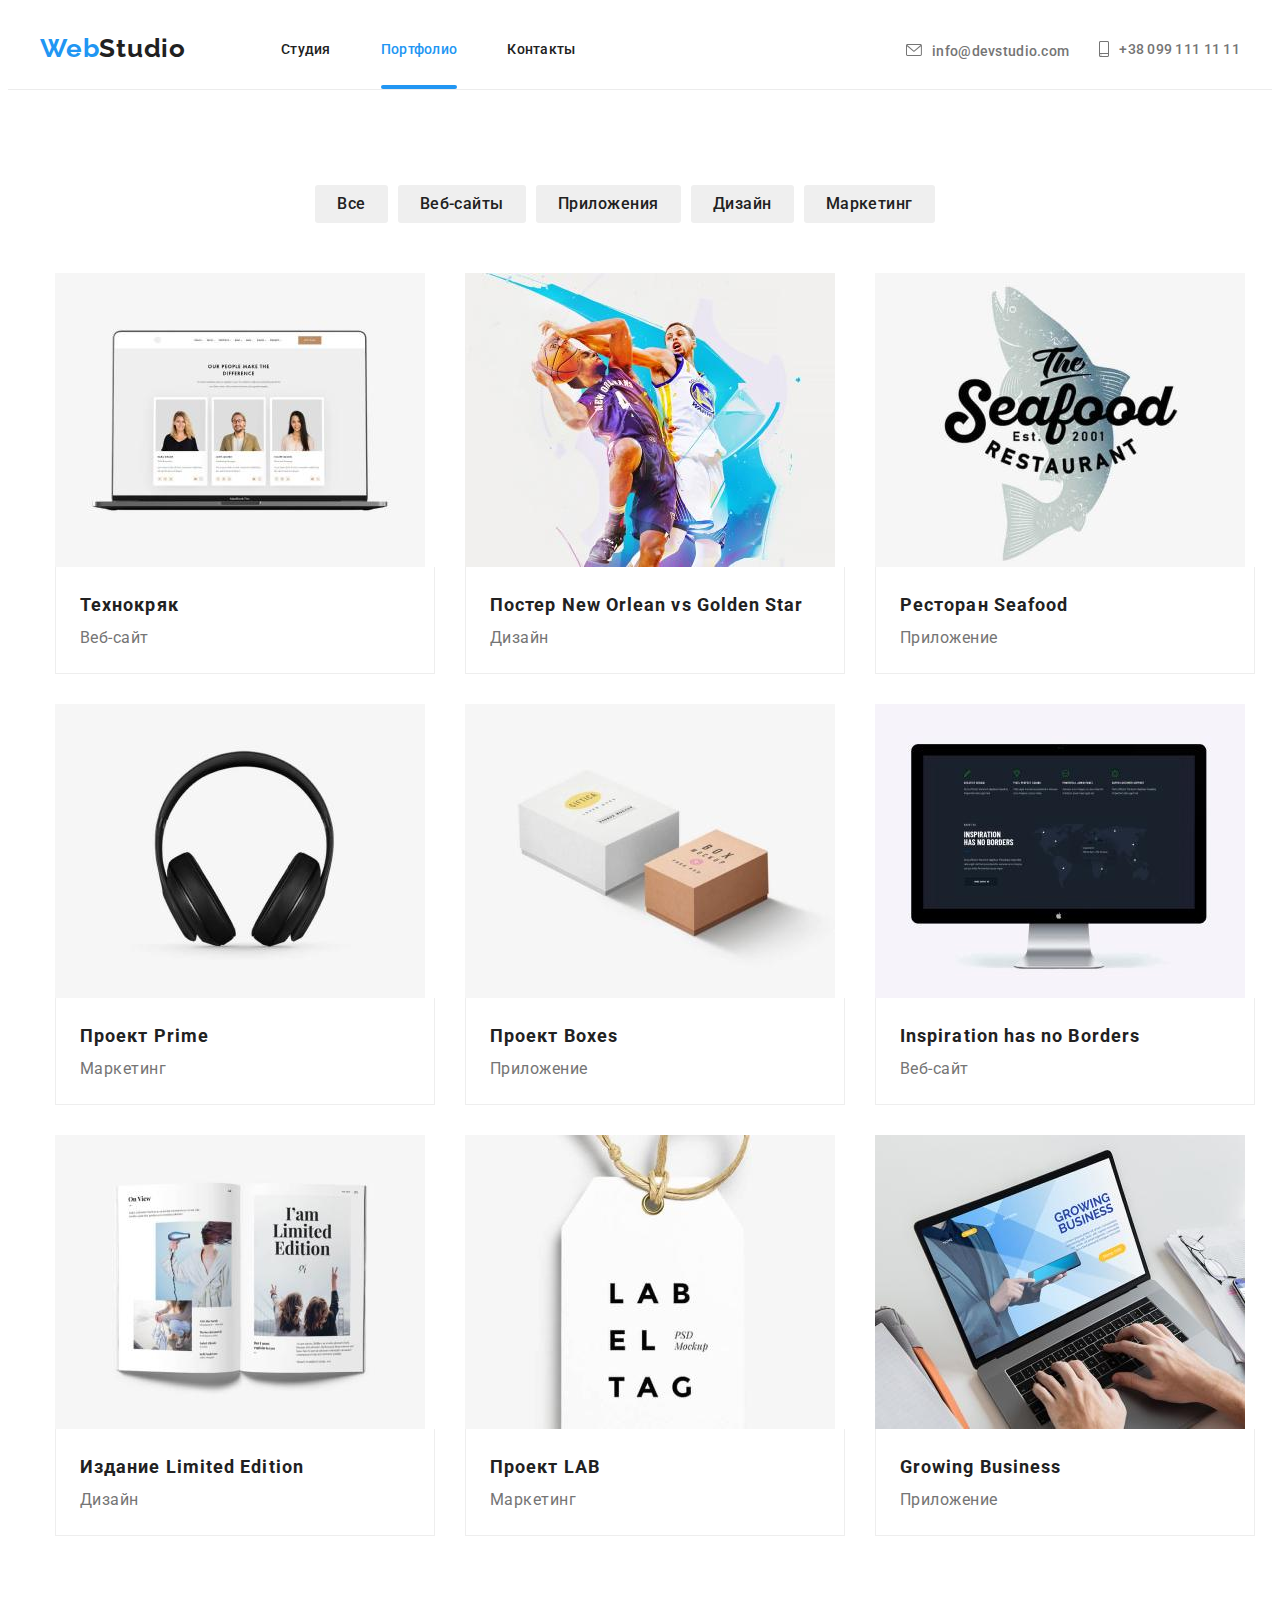
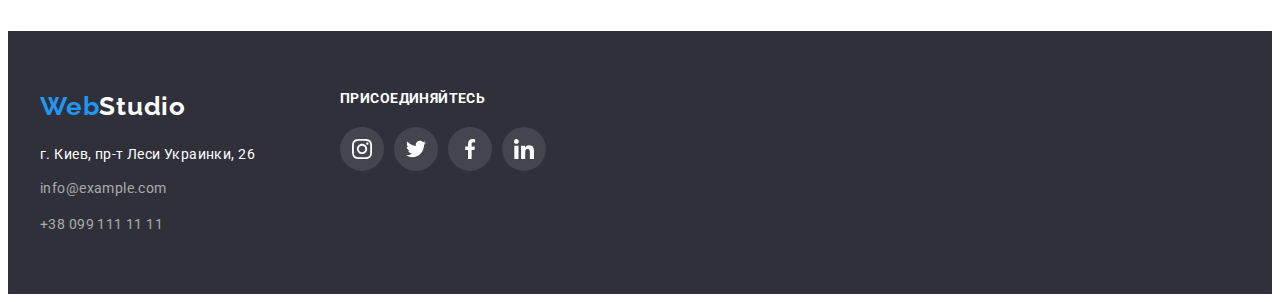
==== portfolio.html @ ecdaf9b1 "copy" ====
<!DOCTYPE html>
<html lang="ru">
  <head>
    <meta charset="UTF-8" />
    <meta http-equiv="X-UA-Compatible" content="IE=edge" />
    <meta name="viewport" content="width=device-width, initial-scale=1.0" />
    <title lang="en">WebStudio</title>
    <link rel="preconnect" href="https://fonts.googleapis.com" />
    <link rel="preconnect" href="https://fonts.gstatic.com" crossorigin />
    <link href="https://fonts.googleapis.com/css2?family=Raleway:wght@700&display=swap" rel="stylesheet" />
    <link rel="preconnect" href="https://fonts.googleapis.com" />
    <link rel="preconnect" href="https://fonts.gstatic.com" crossorigin />
    <link href="https://fonts.googleapis.com/css2?family=Roboto:wght@400;500;700;900&display=swap" rel="stylesheet" />
    <link rel="stylesheet" href="https://cdnjs.cloudflare.com/ajax/libs/modern-normalize/1.1.0/modern-normalize.min.css"
      integrity="sha512-wpPYUAdjBVSE4KJnH1VR1HeZfpl1ub8YT/NKx4PuQ5NmX2tKuGu6U/JRp5y+Y8XG2tV+wKQpNHVUX03MfMFn9Q=="
      crossorigin="anonymous" referrerpolicy="no-referrer" />
    <link rel="stylesheet" href="./css/style.css" />
  </head>
  <body>
    <header class="header">
      <div class="container header-container">
        <nav class="header-nav">
          <a href="https://uk.wikipedia.org/wiki/%D0%92%D0%B5%D0%B1" target="_blank" rel="noopener noreferrer"
            class="logo link">Web<span class="logo-black">Studio</span></a>
          <ul class="list menu-list">
            <li class="menu-item">
              <a class="menu link" href="./index.html">Студия</a>
            </li>
            <li class="menu-item">
              <a class="menu link current" href="./portfolio.html" rel="noopener noreferrer">Портфолио</a>
            </li>
            <li class="menu-item">
              <a class="menu link" href="./contacts.html" rel="noopener noreferrer">Контакты</a>
            </li>
          </ul>
        </nav>
        <div class="header-conect">
          <div class="header-mailto">
            <a class="header-contact link" href="mailto:info@example.com"><svg class="header-icon" width="16px"
                height="12px">
                <use href="./img/icons.svg#icon-envelope"></use>
              </svg>info@devstudio.com</a>
          </div>
          <div class="header-tel">
              <a class="header-contact link" href="tel:++380991111111">
                <svg class="header-icon tel" width="10px" height="16px">
                  <use href="./img/icons.svg#icon-smartphone"></use>
                </svg>+38 099 111 11 11</a>
          </div>
        </div>
      </div>
    </header>
    <main>
      <section class="portfolio">
        <div class="container">
        <div class="portfolio-btn">
        <ul class="list portfolio-list">
          <li class="filtered">
            <button type="button" class="filter link">Все</button>
          </li>
          <li class="filtered">
            <button type="button" class="filter link">Веб-сайты</button>
          </li>
          <li class="filtered">
            <button type="button" class="filter link">Приложения</button>
          </li>
          <li class="filtered">
            <button type="button" class="filter link">Дизайн</button>
          </li>
          <li class="filtered">
            <button type="button" class="filter link">Маркетинг</button>
          </li>
        </ul>
        </div>
        <div class="container portfolio-container">
        <ul class="portfolio-list list">
          <li class="project">
            <div class="project-img-wrap">
            <img src="./img/project(1)(1).jpg" alt="Ноутбук с включенным веб-сайтом" width="370" height="294" />
            <p class="project-img-text">Ресурс предлагает комплексные предложения с разным уровнем функционала и сервисов. Все это позволит посетителю получить
            исчерпывающие сведения о компании или частном лице.</p>
            </div>
            <div class="img-description">
            <h3 class="proj-name">Технокряк</h3>
            <p class="proj-text">Веб-сайт</p>
            </div>
          </li>
          <li class="project">
            <img src="./img/project(2)(1).jpg" alt="Постер New Orlean vs Golden Star" width="370" height="294" />
            <div class="img-description">
            <h3 class="proj-name" lang="eu">
              Постер New Orlean vs Golden Star
            </h3>
            <p class="proj-text">Дизайн</p>
            </div>
          </li>
          <li class="project">
            <img src="./img/project(3)(1).jpg" alt="Логотип ресторана Seafood" width="370" height="294" />
            <div class="img-description">
            <h3 class="proj-name" lang="eu">Ресторан Seafood</h3>
            <p class="proj-text">Приложение</p>
            </div>
          </li>
          <li class="project">
            <img src="./img/project(4)(1).jpg" alt="Безпроводные наушники" width="370" height="294" />
            <div class="img-description">
            <h3 class="proj-name" lang="eu">Проект Prime</h3>
            <p class="proj-text">Маркетинг</p>
            </div>
          </li>
          <li class="project">
            <img src="./img/project(5)(1).jpg" alt="Две коробки с надписями" width="370" height="294" />
            <div class="img-description">
            <h3 class="proj-name" lang="eu">Проект Boxes</h3>
            <p class="proj-text">Приложение</p>
            </div>
          </li>
          <li class="project">
            <img src="./img/project(6)(1).jpg" alt="Макбук на котором включенный проект" width="370" height="294" />
            <div class="img-description">
            <h3 class="proj-name" lang="eu">Inspiration has no Borders</h3>
            <p class="proj-text">Веб-сайт</p>
            </div>
          </li>
          <li class="project">
            <img src="./img/project(7)(1).jpg" alt="Открытая книга" width="370" height="294" />
            <div class="img-description">
            <h3 class="proj-name" lang="eu">Издание Limited Edition</h3>
            <p class="proj-text">Дизайн</p>
            </div>
          </li>
          <li class="project">
            <img src="./img/project(8)(1).jpg" alt="Брелок с надписью" width="370" height="294" />
            <div class="img-description">
            <h3 class="proj-name" lang="eu">Проект LAB</h3>
            <p class="proj-text">Маркетинг</p>
            </div>
          </li>
          <li class="project">
            <img src="./img/project(9)(1).jpg" alt="Человек работает за ноутбуком" width="370" height="294" />
            <div class="img-description">
            <h3 class="proj-name" lang="eu">Growing Business</h3>
            <p class="proj-text">Приложение</p>
            </div>
          </li>
        </ul>
        </div>
        </div>
      </section>
    </main>
    <footer class="footer">
      <div class="container footer-container">
        <address class="footer-contact">
          <a href="https://uk.wikipedia.org/wiki/%D0%92%D0%B5%D0%B1" target="_blank" rel="noopener noreferrer"
            class="footer-logo link">Web<span class="logo-white">Studio</span></a>
          <div class="map">
            <a href="https://goo.gl/maps/b4mxkCM2vyuj6qED6" target="_blank" class="address link">г. Киев, пр-т Леси
              Украинки, 26</a>
          </div>
          <div class="mail">
            <a href="mailto:info@example.com" class="footer-contact link">info@example.com</a>
          </div>
          <div class="tel">
            <a href="tel:++380991111111" class="footer-contact link">+38 099 111 11 11</a>
            </div>
        </address>
        <div class="footer-social">
          <p class="footer-socials">присоединяйтесь</p>
          <ul class="master-social list footer-social-list">
            <li class="footer-social-item">
              <a href="" class="footer-social-link">
                <svg class="footer-social-icon" width="20px" height="20px">
                  <use href="./img/icons.svg#icon-instagram2"></use>
                </svg>
              </a>
            </li>
            <li class="footer-social-item">
              <a href="" class="footer-social-link">
                <svg class="footer-social-icon" width="20px" height="20px">
                  <use href="./img/icons.svg#icon-twitter1"></use>
                </svg>
              </a>
            </li>
            <li class="footer-social-item">
              <a href="" class="footer-social-link">
                <svg class="footer-social-icon" width="20px" height="20px">
                  <use href="./img/icons.svg#icon-facebook1"></use>
                </svg>
              </a>
            </li>
            <li class="footer-social-item">
              <a href="" class="footer-social-link">
                <svg class="footer-social-icon" width="20px" height="20px">
                  <use href="./img/icons.svg#icon-linkedin1"></use>
                </svg>
              </a>
            </li>
          </ul>
        </div>
      </div>
    </footer>
  </body>
</html>
---- css/style.css ----
:root {
  --header-nav-color: #212121;
  --header-a-color: #757575;
  --logo-color: #2196f3;
  --main-h-color: #212121;
  --main-p-color: #757575;
  --footer-addres-color: #ffffff;
  --footer-a-color: rgba(255, 255, 255, 0.6);
}
body {
  font-family: "Roboto", sans-serif;
  background-color: #ffffff;
}
.list {
  list-style: none;
}
.link {
  text-decoration: none;
}
.link:hover,
.link:focus {
  color: var(--logo-color);
}
.container {
  width: 1200px;
  padding-left: 15px;
  padding-right: 15px;
  margin: 0 auto;
}
p,
h1,
h2,
h3,
h4,
h5,
h6 {
  margin: 0;
}

ul {
  margin: 0;
  padding: 0;
}

button {
  cursor: pointer;
}
img {
  display: block;
  max-width: 100%;
}
/*-----header-----*/

.menu {
  font-weight: 500;
  font-size: 14px;
  line-height: 1.14;
  letter-spacing: 0.02em;
  color: var(--header-nav-color);
  position: relative;
}
.menu.current::after {
  content: "";
  width: 100%;
  position: absolute;
  height: 4px;
  border-radius: 2px;
  bottom: -32px;
  display: block;
  background-color: #2196f3;
}
.current {
  color: var(--logo-color);
}

.menu-list {
  display: flex;
}
.menu-item:not(last-child) {
  margin-right: 50px;
}
.header-contact {
  font-weight: 500;
  font-size: 14px;
  line-height: 1.14;
  letter-spacing: 0.02em;
  color: var(--header-a-color);
  fill: #757575;
}
.header-nav {
  display: flex;
  align-items: center;
}
.header-container {
  display: flex;
  align-items: center;
}
.header-conect {
  margin-left: auto;
  display: flex;
}
.logo {
  margin-right: 95px;
}
.header {
  padding-top: 25px;
  padding-bottom: 25px;
  border-bottom: 1px solid #ececec;
}
.header-tel {
  margin-left: 30px;
}
.header-icon {
  margin-right: 10px;
}
.header-contact {
  text-decoration: none;
}
.header-contact:hover,
.header-contact:focus {
  color: var(--logo-color);
  fill: var(--logo-color);
  transition: cubic-bezier(0.4, 0, 0.2, 1) 250ms;
}
.tel {
  position: relative;
  top: 0.15em;
}
.header-mailto {
  position: relative;
  top: 0.15em;
}
/*----------header---------*/
/*-----hero-----*/
.hero {
  padding-top: 200px;
  padding-bottom: 210px;
  background-image: linear-gradient(
      rgba(47, 48, 58, 0.4),
      rgba(47, 48, 58, 0.4)
    ),
    url(../img/hero-bg\(1\).jpg);
  background-repeat: no-repeat;
  background-size: cover;
  background-position: center;
  max-width: 1600px;
  margin: 0 auto;
}
.hero-text {
  font-weight: 900;
  font-size: 44px;
  line-height: 1.36;
  text-align: center;
  letter-spacing: 0.06em;
  text-transform: uppercase;
  color: var(--footer-addres-color);
}
.hero-text {
  max-width: 700px;
  margin: 0 auto;
  margin-bottom: 40px;
}
.hero-btn {
  font-family: Roboto, sans-serif;
  font-weight: 700;
  font-size: 16px;
  line-height: 1.87;
  display: flex;
  align-items: center;
  text-align: center;
  letter-spacing: 0.06em;
  color: var(--footer-addres-color);
  background-color: var(--logo-color);
}
.hero-btn {
  padding-left: 32px;
  padding-top: 10px;
  padding-bottom: 10px;
  padding-right: 32px;
  margin: 0 auto;
  border: none;
  border-radius: 3px;
  box-shadow: 0px 4px 4px rgba(0, 0, 0, 0.15);
  border-radius: 4px;
}
.hero-btn :active {
  box-shadow: none;
}
/*----------hero----------*/
/*----------body----------*/
.logo {
  font-family: Raleway;
  font-weight: 700;
  font-size: 26px;
  line-height: 1.19;
  letter-spacing: 0.03em;
  color: #2196f3;
}
.logo-black {
  color: var(--header-nav-color);
}
.logo-white {
  color: var(--footer-addres-color);
}
/*-----feature----*/
.feature-title {
  font-weight: 700;
  font-size: 14px;
  line-height: 1.14;
  letter-spacing: 0.03em;
  text-transform: uppercase;
  color: var(--main-h-color);
}
.feature-text {
  font-size: 14px;
  line-height: 1.71;
  letter-spacing: 0.03em;
  color: var(--main-p-color);
}
.feature-list {
  display: flex;
}
.feature-container {
  padding-top: 95px;
  padding-bottom: 95px;
}
.feature-title {
  margin-bottom: 10px;
}
.feature-containers {
  max-width: 270px;
}
.feature-containers:not(last-child) {
  margin-right: 30px;
}
.feature-img {
  padding: 25px 100px;
  background: #f5f4fa;
  margin-bottom: 30px;
}

/*-----feature----*/
/*-----work-----*/
.work-title {
  font-weight: 700;
  font-size: 36px;
  line-height: 1.17;
  text-align: center;
  letter-spacing: 0.03em;
  color: var(--main-h-color);
}
.work-title {
  margin-bottom: 50px;
}
.work-container {
  display: flex;
}
.img-work:not(last-shild) {
  margin-right: 30px;
}
.work {
  padding-bottom: 95px;
}
.work-img-text {
  font-weight: 700;
  font-size: 14px;
  line-height: 1.14;
  text-align: center;
  letter-spacing: 0.03em;
  text-transform: uppercase;
  color: #ffffff;
  position: absolute;
  bottom: 0;
  left: 0;
  background: rgba(47, 48, 58, 0.8);
  padding-top: 27px;
  padding-bottom: 27px;
  width: 100%;
  justify-content: center;
}
.img-work {
  position: relative;
}
/*-----work-----*/
/*-----main-----*/
.main-title {
  font-weight: 700;
  font-size: 36px;
  line-height: 1.17;
  text-align: center;
  letter-spacing: 0.03em;
  color: var(--main-h-color);
}
.name {
  margin-bottom: 10px;

  font-weight: 500;
  font-size: 16px;
  line-height: 1.19;
  letter-spacing: 0.03em;
  text-align: center;
  color: var(--main-h-color);
}
.profession {
  font-size: 16px;
  line-height: 1.19;
  letter-spacing: 0.03em;
  text-align: center;
  color: var(--main-p-color);
  margin-bottom: 30px;
}
.main-container {
  display: flex;
  margin-left: -30px;
  margin-top: 50px;
}
.main-img {
  flex-basis: calc((100% - 4 * 30px) / 4);
  margin-left: 30px;
}
.main-img {
  background: #ffffff;
  box-shadow: 0px 1px 3px rgba(0, 0, 0, 0.12), 0px 1px 1px rgba(0, 0, 0, 0.14),
    0px 2px 1px rgba(0, 0, 0, 0.2);
  border-radius: 0px 0px 4px 4px;
}
.team {
  padding-top: 95px;
  padding-bottom: 95px;

  background: #f5f4fa;
}
.main-info {
  padding-bottom: 30px;
  padding-top: 30px;
}
.social-item {
  width: 44px;
  height: 44px;
  margin-right: 10px;
}
.social-item:last-child {
  margin-right: 0;
}
.social-link {
  width: 100%;
  height: 100%;
  border-radius: 50%;
  display: flex;
  align-items: center;
  justify-content: center;
  color: #757575;
  transition: cubic-bezier(0.4, 0, 0.2, 1) 250ms;
}
.social-link:hover,
.social-link:focus {
  background-color: #2196f3;
}
.social-link:hover,
.social-link:focus .social-icon {
  fill: #ffffff;
}
.social-list {
  display: flex;
  justify-content: center;
}
.social-link {
  fill: #afb1b8;
}
/*-----main-----*/
/*------clients------*/
.clients {
  padding-top: 95px;
  padding-bottom: 95px;
}
.clients-title {
  font-weight: 700;
  font-size: 36px;
  line-height: 1.16;
  text-align: center;
  letter-spacing: 0.03em;
  color: #212121;
  margin-bottom: 50px;
}
.clients-container {
  display: flex;
  justify-content: center;
}
.clients-link {
  width: 170px;
  height: 90px;
  display: flex;
  align-items: center;
  justify-content: center;
  background-color: rgba(255, 255, 255, 0.1);
  margin-right: 30px;
  border: 1px solid #afb1b8;
  border-radius: 4px;
}
.clients-list {
  display: flex;
}

.clients-link:hover,
.clients-link:focus {
  fill: var(--logo-color);
  transition: cubic-bezier(0.4, 0, 0.2, 1) 250ms;
  border-color: var(--logo-color);
}
.clients-link {
  fill: #afb1b8;
}
/*--------clients------/
/*-----footer-----*/
.footer-contact {
  font-size: 14px;
  font-style: normal;
  line-height: 1.71;
  letter-spacing: 0.03em;
  color: rgba(255, 255, 255, 0.6);
  min-width: 230px;
  margin-right: 70px;
}
.footer {
  background-color: #2f303a;
  padding-top: 60px;
  padding-bottom: 60px;
}
.address {
  font-size: 14px;
  line-height: 1.71;
  letter-spacing: 0.03em;
  color: var(--footer-addres-color);
}
.footer-logo {
  font-family: Raleway;
  font-weight: 700;
  font-size: 26px;
  line-height: 1.19;
  letter-spacing: 0.03em;
  color: #2196f3;
}
.map {
  margin-top: 20px;
}
.mail {
  margin-bottom: 10px;
  margin-top: 10px;
}
.footer-container {
  display: flex;
}
.footer-social-link {
  width: 100%;
  height: 100%;
  border-radius: 50%;
  display: flex;
  align-items: center;
  justify-content: center;
  background-color: rgba(255, 255, 255, 0.1);
}
.footer-social-link:hover,
.footer-social-link:focus {
  background-color: #2196f3;
  transition: cubic-bezier(0.4, 0, 0.2, 1) 250ms;
}
.footer-social-link:hover,
.footer-social-link:focus .footer-social-icon {
  fill: #ffffff;
  transition: cubic-bezier(0.4, 0, 0.2, 1) 250ms;
}
.footer-social-list {
  display: flex;
}
.footer-social-item {
  width: 44px;
  height: 44px;
  margin-right: 10px;
}
.footer-social-item:last-child {
  margin-right: 0;
}
.footer-socials {
  margin-bottom: 20px;
  font-weight: 700;
  font-size: 14px;
  line-height: 1.14;
  letter-spacing: 0.03em;
  text-transform: uppercase;
  color: #ffffff;
}
.footer-social-icon {
  fill: #ffffff;
}
/*-----footer-----*/
/*-----porfolio----*/
.proj-name {
  font-weight: 700;
  font-size: 18px;
  line-height: 2;
  letter-spacing: 0.06em;
  color: var(--main-h-color);
}
.proj-text {
  font-size: 16px;
  line-height: 1.87;
  letter-spacing: 0.03em;
  color: var(--main-p-color);
}
.filter {
  font-family: Roboto;
  border: none;
  font-weight: 500;
  font-size: 16px;
  line-height: 1.62;
  letter-spacing: 0.03em;
  color: var(--main-h-color);
  border-radius: 3px;
}
.filters {
  width: 611px;
  height: 54px;
  left: 495px;
  top: 174px;
}
.filter:hover,
.filter:focus {
  background-color: var(--logo-color);
  color: var(--footer-addres-color);
  cursor: pointer;
  box-shadow: 0px 3px 1px rgba(0, 0, 0, 0.1), 0px 1px 2px rgba(0, 0, 0, 0.08),
    0px 2px 2px rgba(0, 0, 0, 0.12);
  border-radius: 4px;
  transition: cubic-bezier(0.4, 0, 0.2, 1) 250ms;
}
.filter {
  padding: 6px 22px;
}
.filtered:not(:last-child) {
  margin-right: 10px;
}
.portfolio-btn {
  border-radius: 4px;
  border-color: #f5f4fa;
  margin-bottom: 50px;
  display: flex;
  text-align: center;
  justify-content: center;
  height: 38px;
}
.portfolio-list {
  display: flex;
  flex-wrap: wrap;
  margin-left: -30px;
  margin-bottom: -30px;
}
.project {
  margin-bottom: 30px;
  flex-basis: calc((100% - 90px) / 3);
  margin-left: 30px;
  transition: box-shadow 250ms cubic-bezier(0.4, 0, 0.2, 1);
}
.project:hover {
  box-shadow: 0px 1px 1px rgba(0, 0, 0, 0.12), 0px 4px 4px rgba(0, 0, 0, 0.06),
    1px 4px 6px rgba(0, 0, 0, 0.16);
}
.img-description {
  border-bottom: 1px solid #eeeeee;
  border-right: 1px solid #eeeeee;
  border-left: 1px solid #eeeeee;
  padding: 20px 24px;
}
.portfolio {
  padding: 95px 0;
}
.portfolio-container {
  margin-top: 30px;
}
.project-img-text {
  position: absolute;
  top: 0;
  left: 0;
  color: #ffffff;
  line-height: 1.5;
  background: rgba(33, 150, 243, 0.9);
  padding: 60px 40px;
  height: 100%;
  transform: translateY(100%);
  transition: transform 250ms linear;
  font-size: 18px;
  letter-spacing: 0.03em;
}
.project-img-wrap {
  position: relative;
  overflow: hidden;
}
.project:hover .project-img-text {
  transform: translateY(0);
}
/*-----porfolio----*/
/*----------body----------*/
/*---------modal---------*/
.backdrop {
  width: 100vw;
  height: 100vh;
  background: rgba(0, 0, 0, 0.2);
  position: fixed;
  top: 0;
  transition: opacity 500ms linear, visibility 500ms linear;
}
.modal {
  position: absolute;
  width: 530px;
  height: 580px;
  background-color: #ffffff;
  border-radius: 4px;
  top: 50%;
  left: 50%;
  transform: translate(-50%, -50%);
}
.modal-btn {
  border: 1px solid rgba(0, 0, 0, 0.1);
  background-color: transparent;
  width: 30px;
  height: 30px;
  border-radius: 50%;
  position: absolute;
  top: 10px;
  right: 10px;
  display: flex;
  align-items: center;
  justify-content: center;
}
.backdrop.is-hidden {
  visibility: hidden;
  opacity: 0;
  pointer-events: none;
}
/*---------modal---------*/
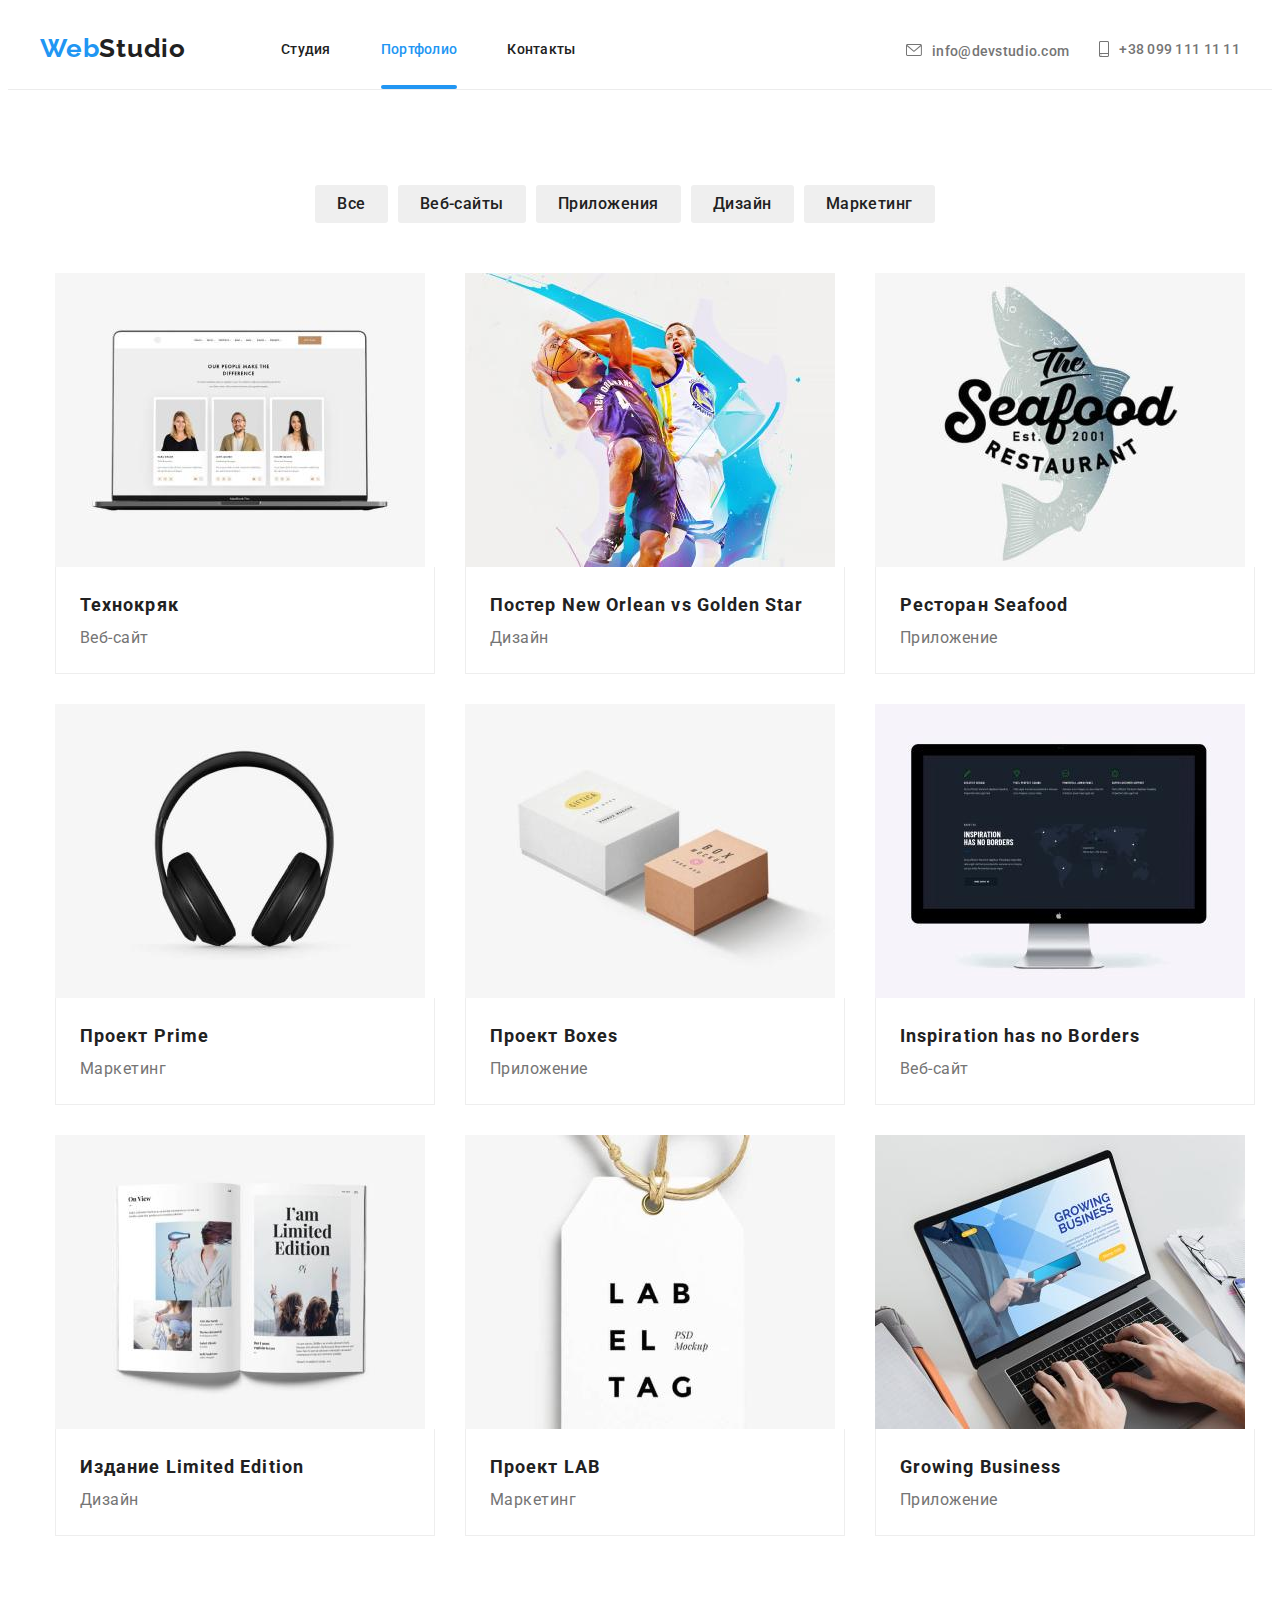
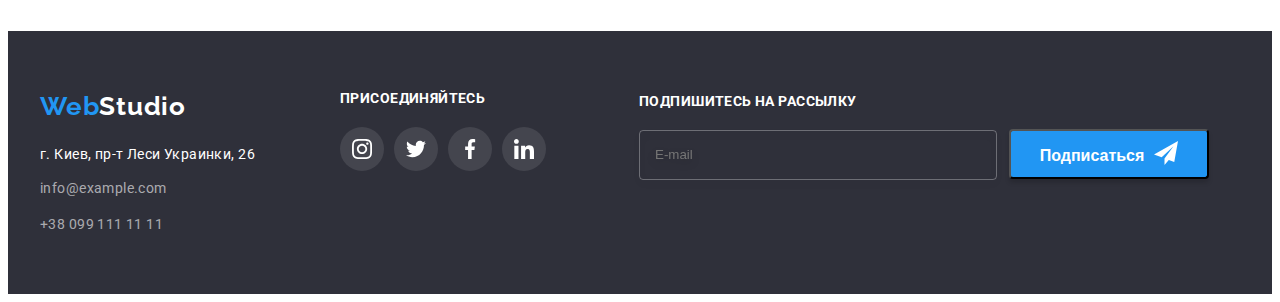
==== commit 4a2858d5: "footer" ====
--- a/portfolio.html
+++ b/portfolio.html
@@ -162,7 +162,7 @@
           </div>
           <div class="tel">
             <a href="tel:++380991111111" class="footer-contact link">+38 099 111 11 11</a>
-            </div>
+          </div>
         </address>
         <div class="footer-social">
           <p class="footer-socials">присоединяйтесь</p>
@@ -197,6 +197,17 @@
             </li>
           </ul>
         </div>
+        <div class="footer_subscribe">
+          <label class="footer-label">
+            <b class="footer-socials">Подпишитесь на рассылку</b>
+            <input type="email" name="user_email" placeholder="E-mail" lang="en" class="label_input">
+          </label>
+          <button type="button" class="footer_subscribe_btn">Подписаться
+            <svg class="footer_button" width="px" height=px>
+              <use href="./img/icons.svg#icon-icon_send"></use>
+            </svg>
+          </button>
+        </div>
       </div>
     </footer>
   </body>
--- a/css/style.css
+++ b/css/style.css
@@ -492,6 +492,53 @@
 .footer-social-icon {
   fill: #ffffff;
 }
+.label_input {
+  width: 100%;
+  height: 50px;
+  margin-top: 20px;
+  border: 1px solid rgba(255, 255, 255, 0.3);
+  box-sizing: border-box;
+  filter: drop-shadow(0px 4px 4px rgba(0, 0, 0, 0.15));
+  border-radius: 4px;
+  background-color: transparent;
+  color: #ffffff;
+  padding: 15px;
+}
+.footer-label {
+  margin-right: 12px;
+  width: 358px;
+}
+.footer_subscribe {
+  display: flex;
+  margin-left: 93px;
+}
+.footer_subscribe_btn {
+  width: 200px;
+  height: 50px;
+  margin-top: 38px;
+  background: #2196F3;
+  box-shadow: 0px 4px 4px rgba(0, 0, 0, 0.15);
+  border-radius: 4px;
+  color: #FFFFFF;
+  font-weight: 700;
+  font-size: 16px;
+  line-height: 1.87;
+  display: flex;
+  justify-content: center;
+  padding-top: 10px
+}
+.label_input:hover,
+.label_input:focus,
+.footer_subscribe_btn:hover,
+.footer_subscribe_btn:focus
+ {
+  border-color: var(--logo-color);
+}
+.footer_button {
+  width: 24px;
+  height: 24px;
+  margin-left: 10px;
+}
 /*-----footer-----*/
 /*-----porfolio----*/
 .proj-name {
